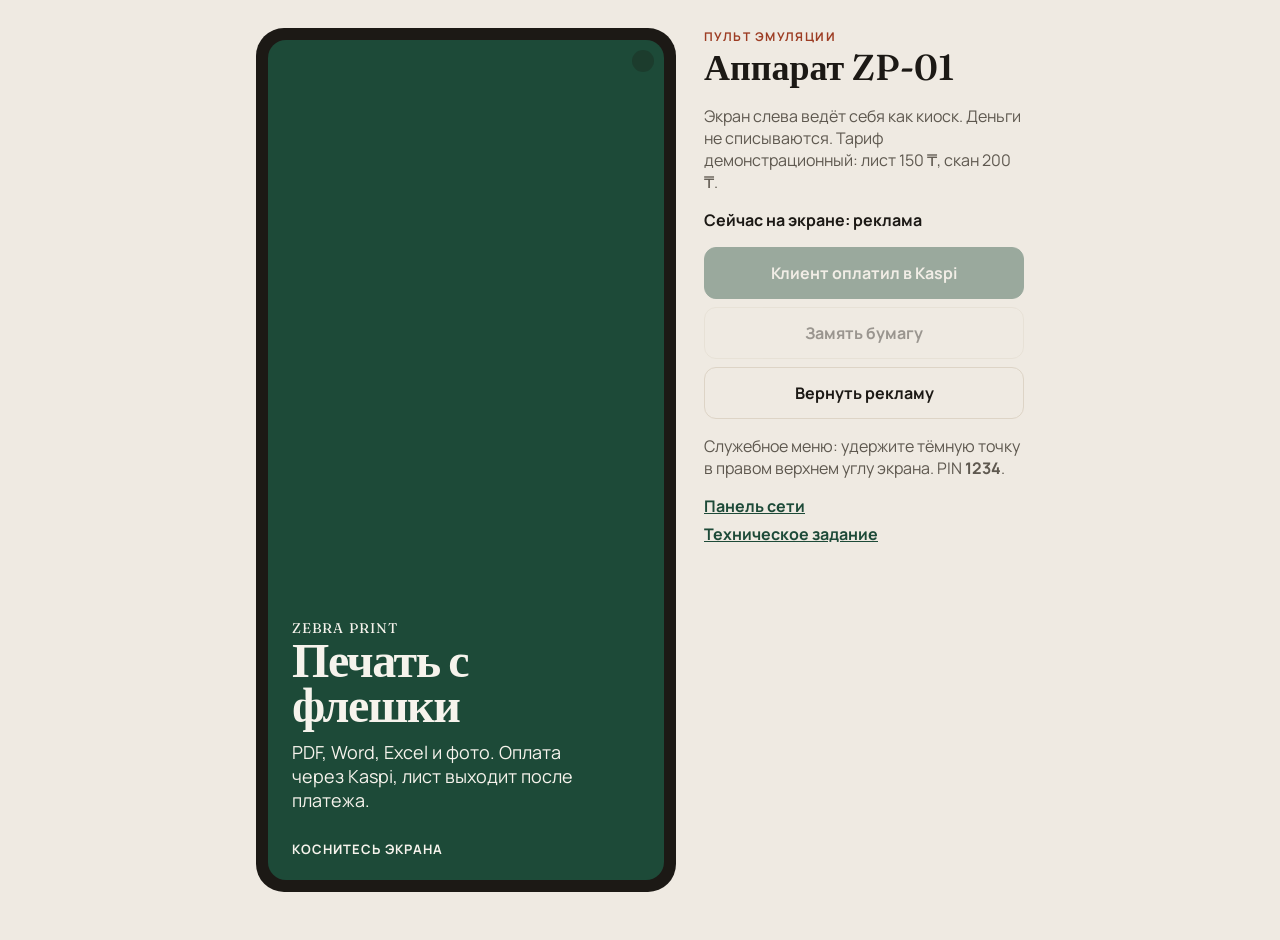
==== kiosk/index.html @ 084a4cd9 "Add a touch-screen emulation of the print kiosk. Co-authored-by: Cursor <cursoragent@cursor.com>" ====
<!DOCTYPE html>
<html lang="ru">
<head>
  <meta charset="utf-8">
  <meta name="viewport" content="width=device-width, initial-scale=1">
  <title>Эмулятор киоска — Zebra Print</title>
  <meta name="description" content="Эмуляция экрана вендингового аппарата печати: реклама, флешка, копия, скан и тестовый QR Kaspi.">
  <link rel="preconnect" href="https://fonts.googleapis.com">
  <link rel="preconnect" href="https://fonts.gstatic.com" crossorigin>
  <link href="https://fonts.googleapis.com/css2?family=Fraunces:opsz,wght@9..144,560&family=Manrope:wght@400;600;700&display=swap" rel="stylesheet">
  <link rel="stylesheet" href="kiosk.css">
</head>
<body>
  <div class="stage">
    <div class="device">
      <div class="glass">
        <div id="view"></div>
        <button id="hotspot" type="button" aria-label="Удержать для служебного меню"></button>
      </div>
    </div>
    <aside class="remote">
      <p class="eyebrow">Пульт эмуляции</p>
      <h1>Аппарат ZP-01</h1>
      <p class="lead">Экран слева ведёт себя как киоск. Деньги не списываются. Тариф демонстрационный: лист 150 ₸, скан 200 ₸.</p>
      <p class="now" id="now">Сейчас: реклама</p>
      <button type="button" id="pay" disabled>Клиент оплатил в Kaspi</button>
      <button type="button" id="jam" class="ghost" disabled>Замять бумагу</button>
      <button type="button" id="reset" class="ghost">Вернуть рекламу</button>
      <p class="hint">Служебное меню: удержите тёмную точку в правом верхнем углу экрана. PIN <b>1234</b>.</p>
      <p class="links"><a href="../panel/">Панель сети</a><a href="../">Техническое задание</a></p>
    </aside>
  </div>
  <script src="kiosk.js"></script>
</body>
</html>
---- kiosk/kiosk.css ----
:root {
  --paper: #efeae2;
  --glass: #f7f4ee;
  --ink: #1c1915;
  --muted: #5e584f;
  --line: #ddd4c6;
  --green: #1d4a38;
  --green-2: #e7f0ea;
  --card: #fffdf8;
  --stamp: #9d3d24;
  --sans: "Manrope", "Segoe UI", sans-serif;
  --serif: "Fraunces", "Times New Roman", serif;
}

* { box-sizing: border-box; }
body {
  margin: 0;
  background: var(--paper);
  color: var(--ink);
  font-family: var(--sans);
}
button, a { font: inherit; }
button { cursor: pointer; }

.stage {
  display: grid;
  grid-template-columns: minmax(300px, 420px) minmax(240px, 320px);
  gap: 28px;
  justify-content: center;
  align-items: start;
  padding: 28px 20px 48px;
}
.device {
  background: #1c1915;
  border-radius: 28px;
  padding: 12px;
}
.glass {
  position: relative;
  height: min(840px, calc(100vh - 56px));
  background: var(--glass);
  border-radius: 18px;
  overflow: hidden;
}
#view { height: 100%; }
.screen { height: 100%; display: flex; flex-direction: column; padding: 22px 20px 18px; }
.screen.ad {
  padding: 0;
  color: #f6f3ec;
  background: var(--green);
}
button.screen.ad { width: 100%; border: 0; text-align: left; }
.ad-body { flex: 1; display: flex; flex-direction: column; justify-content: flex-end; padding: 28px 24px 22px; }
.ad h2 { margin: 0; font-family: var(--serif); font-size: 48px; font-weight: 560; letter-spacing: -0.03em; line-height: 0.95; }
.ad p { margin: 12px 0 0; font-size: 18px; max-width: 16em; }
.touch {
  margin-top: 28px;
  font-weight: 700;
  letter-spacing: 0.08em;
  text-transform: uppercase;
  font-size: 13px;
}
.brand {
  font-family: var(--serif);
  letter-spacing: 0.08em;
  text-transform: uppercase;
  font-size: 14px;
}
h2.screen-title { margin: 8px 0 0; font-family: var(--serif); font-size: 36px; font-weight: 560; letter-spacing: -0.03em; }
.sub { margin: 6px 0 0; color: var(--muted); }

.choices { display: flex; flex-direction: column; gap: 10px; margin-top: 22px; }
.choice, .action, .file, .key, .step button {
  border: 1px solid var(--line);
  background: var(--card);
  color: var(--ink);
  text-align: left;
  border-radius: 14px;
}
.choice { padding: 16px 16px 14px; }
.choice b { display: block; font-size: 22px; }
.choice span { color: var(--muted); }
.choice.go { background: var(--green); color: #f6f3ec; border-color: var(--green); }
.choice.go span { color: #d5e4db; }

.foot { margin-top: auto; padding-top: 16px; color: var(--muted); font-size: 13px; }
.files { display: flex; flex-direction: column; gap: 8px; margin-top: 16px; overflow: auto; flex: 1; min-height: 0; }
.file { padding: 12px 14px; display: flex; justify-content: space-between; gap: 8px; }
.file.is-on { border-color: var(--green); background: var(--green-2); }
.row { display: flex; align-items: center; justify-content: space-between; gap: 12px; margin-top: 16px; }
.step { display: flex; align-items: center; gap: 8px; }
.step button { width: 42px; height: 42px; text-align: center; font-size: 22px; }
.step b { min-width: 1.4em; text-align: center; font-size: 22px; }
.action {
  margin-top: 14px;
  background: var(--green);
  color: #f6f3ec;
  border-color: var(--green);
  text-align: center;
  padding: 16px;
  font-weight: 700;
  font-size: 18px;
}
.action:disabled, .ghost:disabled, #pay:disabled { opacity: 0.4; cursor: default; }
.linkish { background: none; border: 0; color: var(--green); padding: 0; font-weight: 700; }

.pay { align-items: center; text-align: center; }
.sum { font-family: var(--serif); font-size: 56px; margin: 8px 0 0; letter-spacing: -0.04em; }
.timer { color: var(--stamp); font-weight: 700; }
.qr { width: 196px; height: 196px; margin: 16px 0; background: white; border-radius: 8px; }
.bar { height: 8px; background: #e7e1d6; border-radius: 99px; overflow: hidden; margin-top: 18px; }
.bar i { display: block; height: 100%; background: var(--green); width: 20%; }
.center { flex: 1; display: flex; flex-direction: column; justify-content: center; }
.pad { display: grid; grid-template-columns: repeat(3, 1fr); gap: 8px; margin-top: 16px; }
.key { text-align: center; padding: 16px 0; font-size: 22px; font-weight: 700; }
.dots { letter-spacing: 0.4em; font-size: 28px; min-height: 1.2em; }
.error { color: var(--stamp); font-weight: 700; }

#hotspot {
  position: absolute;
  top: 10px;
  right: 10px;
  width: 22px;
  height: 22px;
  border: 0;
  border-radius: 50%;
  background: #1c1915;
  opacity: 0.28;
}

.remote h1 { margin: 0; font-family: var(--serif); font-size: 36px; font-weight: 560; }
.eyebrow { margin: 0; color: var(--stamp); font-size: 12px; font-weight: 700; letter-spacing: 0.12em; text-transform: uppercase; }
.lead, .hint { color: var(--muted); }
.now { font-weight: 700; }
.remote button {
  display: block;
  width: 100%;
  margin: 8px 0;
  padding: 14px 12px;
  border-radius: 12px;
  border: 1px solid var(--green);
  background: var(--green);
  color: #f6f3ec;
  font-weight: 700;
}
.remote .ghost { background: transparent; color: var(--ink); border-color: var(--line); }
.links { display: flex; flex-direction: column; gap: 6px; }
.links a { color: var(--green); font-weight: 700; }

@media (max-width: 800px) {
  .stage { grid-template-columns: 1fr; }
  .glass { height: 78vh; }
}
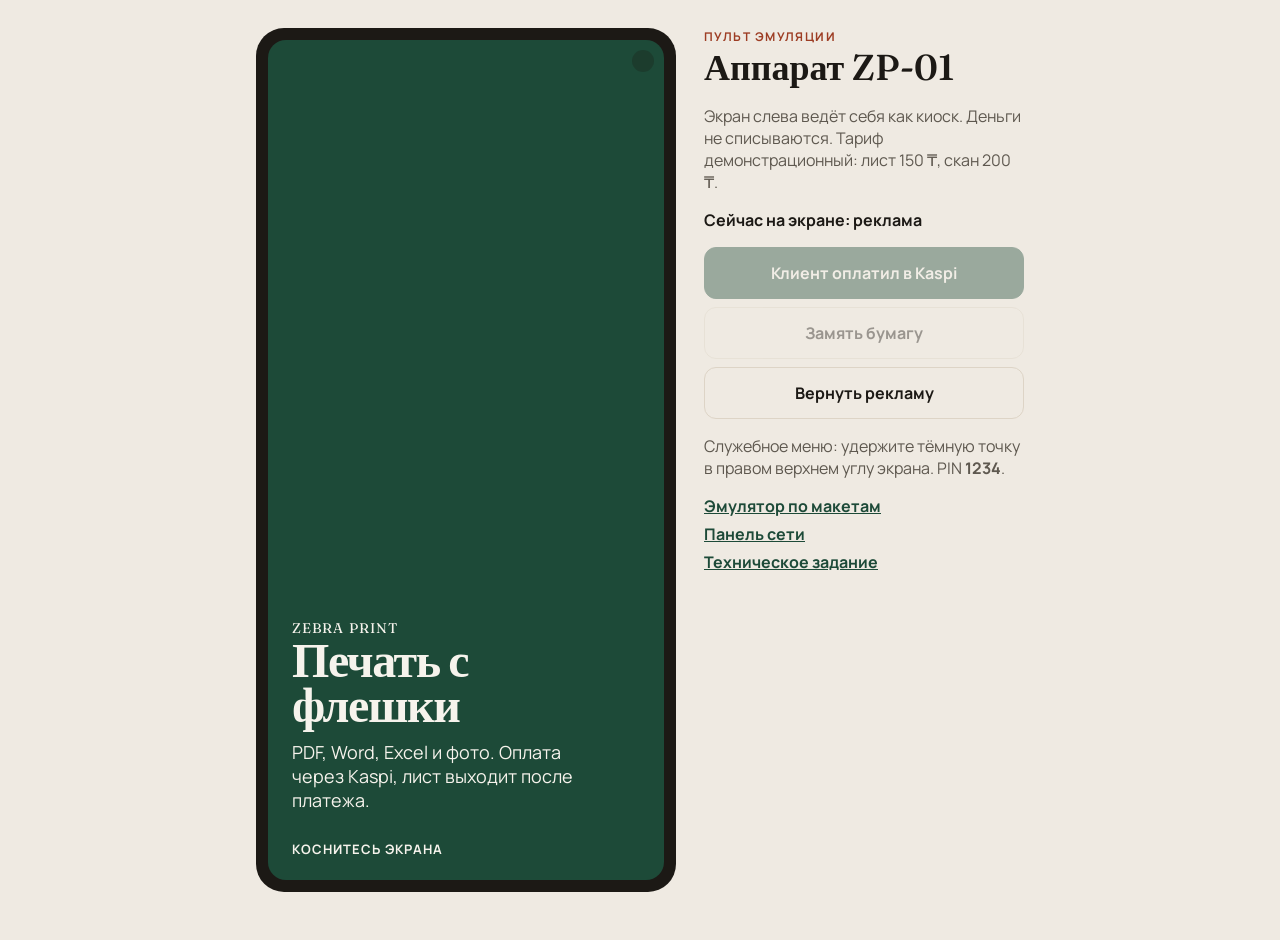
==== commit 15e26ab6: "Add a kiosk emulator that uses the project mockup images as the screens. Co-authored-by: Cursor <cur" ====
--- a/kiosk/index.html
+++ b/kiosk/index.html
@@ -27,7 +27,7 @@
       <button type="button" id="jam" class="ghost" disabled>Замять бумагу</button>
       <button type="button" id="reset" class="ghost">Вернуть рекламу</button>
       <p class="hint">Служебное меню: удержите тёмную точку в правом верхнем углу экрана. PIN <b>1234</b>.</p>
-      <p class="links"><a href="../panel/">Панель сети</a><a href="../">Техническое задание</a></p>
+      <p class="links"><a href="../maket/">Эмулятор по макетам</a><a href="../panel/">Панель сети</a><a href="../">Техническое задание</a></p>
     </aside>
   </div>
   <script src="kiosk.js"></script>
